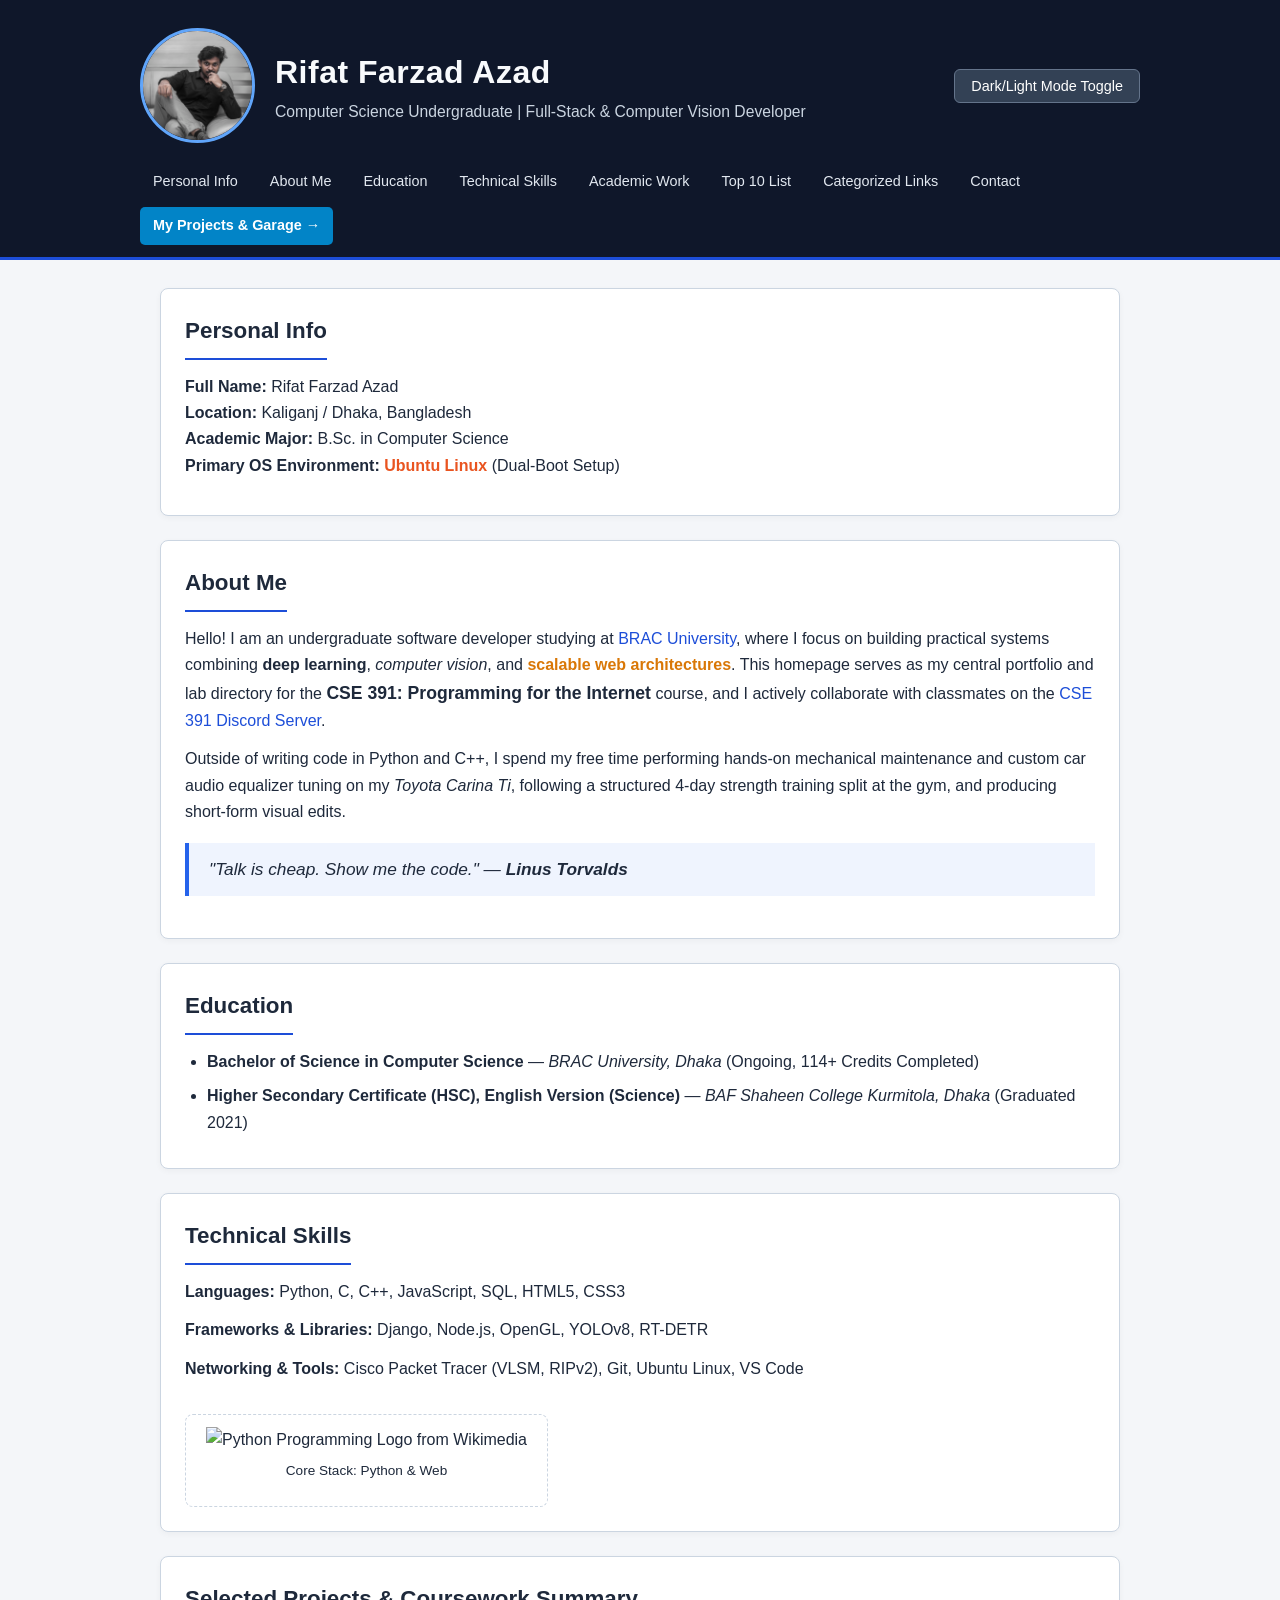
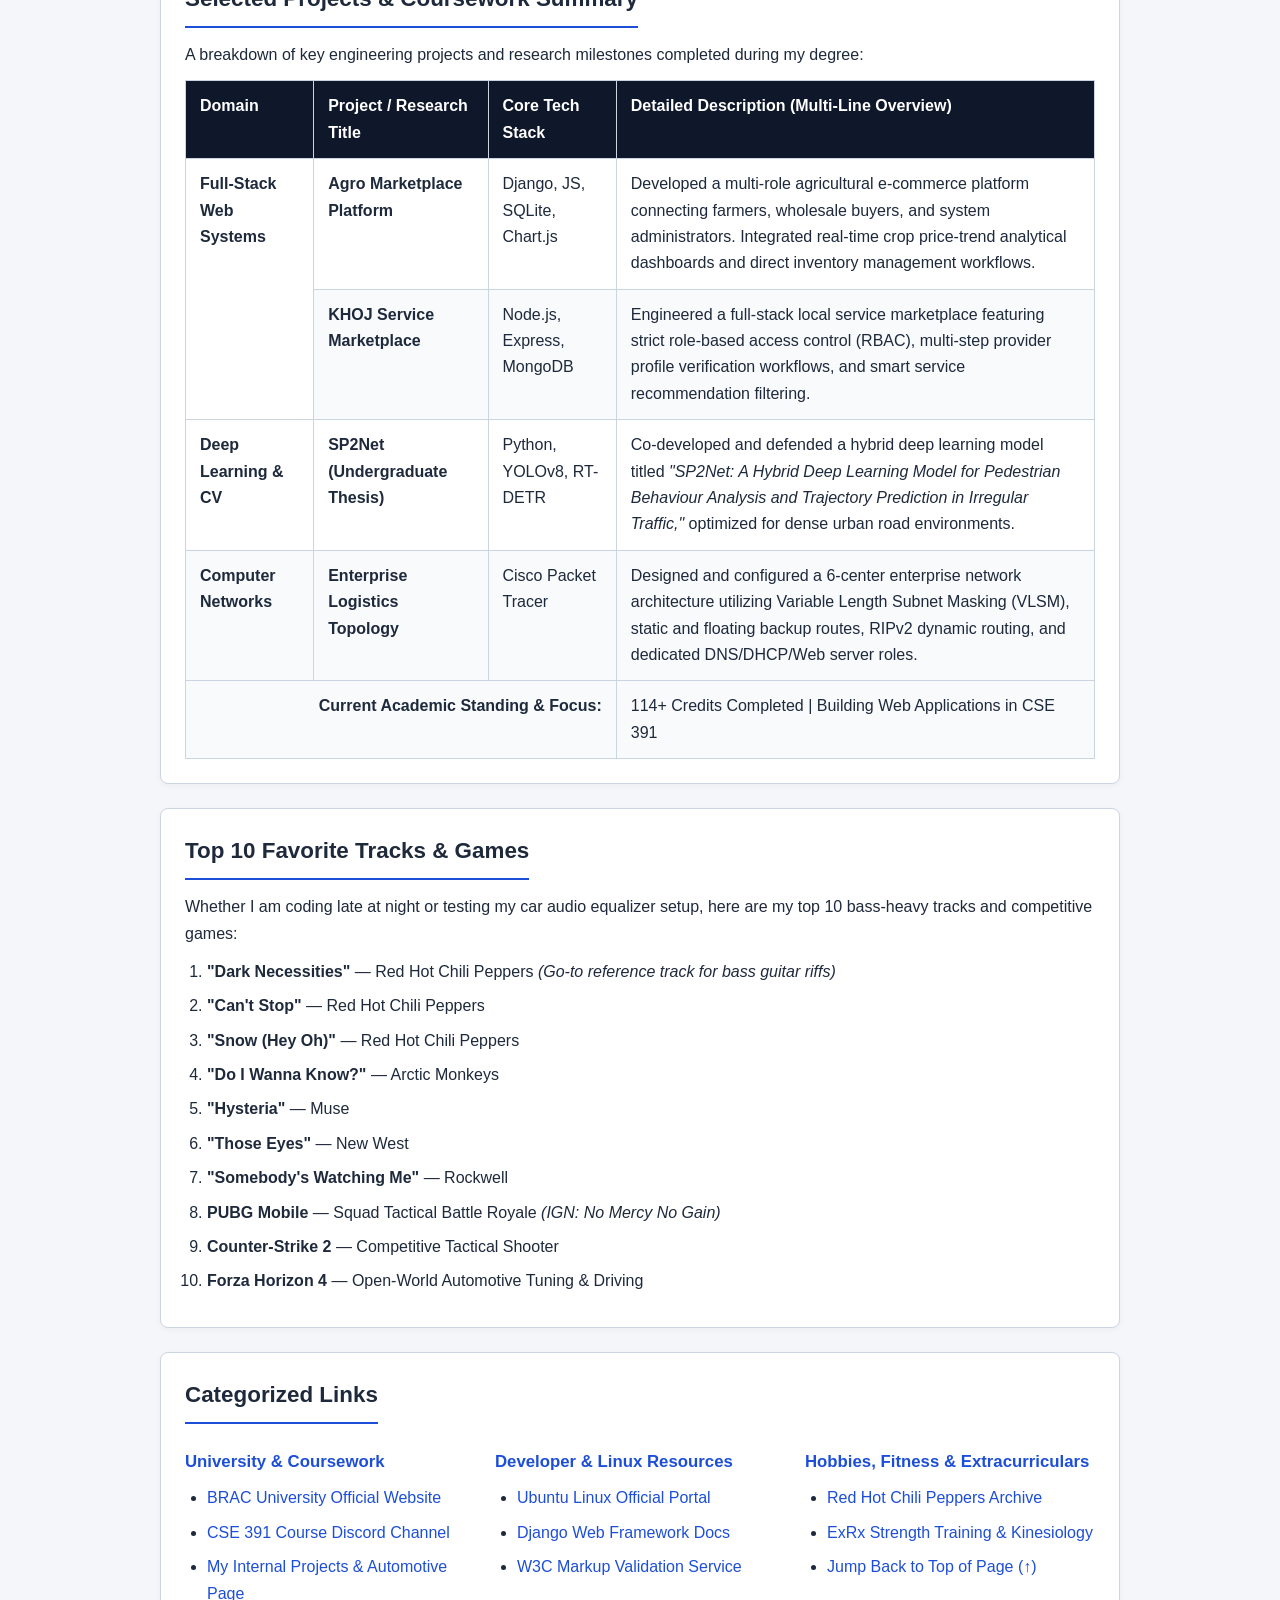
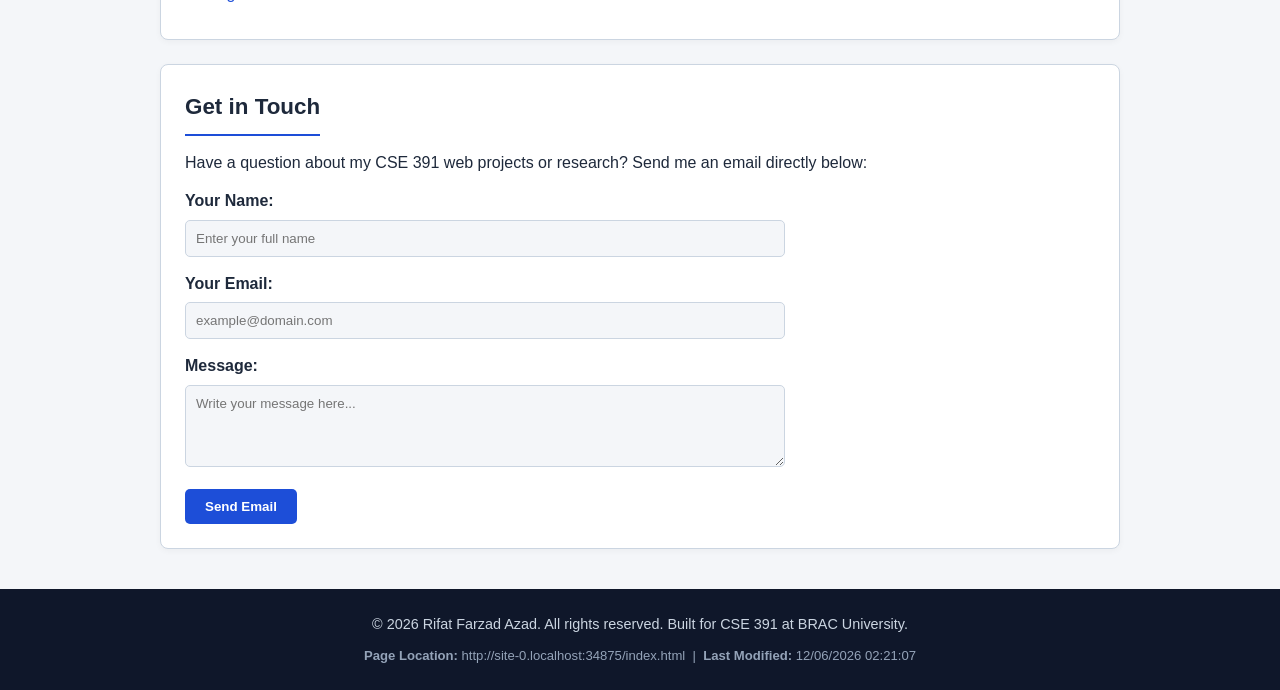
==== index.html @ 05053299 "Initial commit: CSE 391 Assignment 1 personal homepage" ====
<!DOCTYPE html>
<html lang="en">
<head>
    <meta charset="UTF-8">
    <meta name="viewport" content="width=device-width, initial-scale=1.0">
    <meta name="description" content="Personal Homepage and CSE 391 Course Hub of Rifat Farzad Azad">
    <meta name="author" content="Rifat Farzad Azad">
    <title>Rifat Farzad Azad | CSE 391 Personal Hub</title>

    <!-- External CSS (Part 3.4) -->
    <link rel="stylesheet" href="style.css">

    <!-- Internal CSS used sparingly for minor elements like the quote box and accent spans (Part 3.4) -->
    <style>
        .motto-box {
            border-left: 4px solid #2563eb;
            padding: 12px 20px;
            margin: 18px 0;
            background-color: rgba(37, 99, 235, 0.07);
            font-style: italic;
            font-size: 1.08rem;
        }
        .text-accent {
            color: #d97706;
            font-weight: 600;
        }
    </style>
</head>
<body>

    <!-- Top Header & Navigation (Part 1.2, 1.3 & Part 4.1) -->
    <header id="top" class="site-header fade-in">
        <div class="header-container">
            <div class="profile-area">
                <!-- Local Image #1 + Inline CSS for width/border adjustment (Part 1.3, 3.1, 3.4) -->
                <img src="profile.jpg" alt="Portrait of Rifat Farzad Azad" class="profile-img" style="width: 115px; height: 115px; object-fit: cover;">
                <div>
                    <h1>Rifat Farzad Azad</h1>
                    <p class="subtitle">Computer Science Undergraduate | Full-Stack &amp; Computer Vision Developer</p>
                </div>
            </div>

            <!-- Bonus Challenge 2: Dark/Light Mode Toggle -->
            <button id="theme-toggle" class="theme-btn" type="button" onclick="toggleTheme()">
                Dark/Light Mode Toggle
            </button>
        </div>

        <!-- Navigation Bar: Anchor Links, Internal Link, and Required External Links (Part 1.2 & Part 2.4) -->
        <nav class="navbar">
            <a href="#personal-info">Personal Info</a>
            <a href="#about-me">About Me</a>
            <a href="#education">Education</a>
            <a href="#technical-skills">Technical Skills</a>
            <a href="#projects-table">Academic Work</a>
            <a href="#favorites">Top 10 List</a>
            <a href="#links-hub">Categorized Links</a>
            <a href="#contact">Contact</a>
            <!-- Internal Link to another page on the website (Part 1.2) -->
            <a href="projects.html" class="nav-internal">My Projects &amp; Garage &rarr;</a>
        </nav>
    </header>

    <main class="container">

        <!-- Section 1: Personal Info (Part 1.1 & 1.4) -->
        <section id="personal-info" class="card fade-in">
            <h2>Personal Info</h2>
            <p>
                <strong>Full Name:</strong> Rifat Farzad Azad<br>
                <strong>Location:</strong> Kaliganj / Dhaka, Bangladesh<br>
                <strong>Academic Major:</strong> B.Sc. in Computer Science<br>
                <strong>Primary OS Environment:</strong> <span style="font-weight: bold; color: #e95420;">Ubuntu Linux</span> (Dual-Boot Setup)
            </p>
        </section>

        <!-- Section 2: About Me + Embedded Links + Quote (Part 1.4, Part 2.1, 2.2, 2.4) -->
        <section id="about-me" class="card fade-in">
            <h2>About Me</h2>
            <!-- Text formatting: bold, italics, color variation, font size adjustment, and embedded sentence link -->
            <p>
                Hello! I am an undergraduate software developer studying at 
                <a href="https://www.bracu.ac.bd" target="_blank" rel="noopener noreferrer">BRAC University</a>, 
                where I focus on building practical systems combining <strong>deep learning</strong>, 
                <em>computer vision</em>, and <span class="text-accent">scalable web architectures</span>. 
                This homepage serves as my central portfolio and lab directory for the 
                <span style="font-size: 1.1em; font-weight: bold;">CSE 391: Programming for the Internet</span> course, 
                and I actively collaborate with classmates on the 
                <a href="https://discord.gg/" target="_blank" rel="noopener noreferrer">CSE 391 Discord Server</a>.
            </p>
            <p>
                Outside of writing code in Python and C++, I spend my free time performing hands-on mechanical maintenance 
                and custom car audio equalizer tuning on my <em>Toyota Carina Ti</em>, following a structured 4-day strength training 
                split at the gym, and producing short-form visual edits.
            </p>

            <!-- Favorite Quote (Part 2.2) -->
            <blockquote class="motto-box">
                "Talk is cheap. Show me the code." &mdash; <strong>Linus Torvalds</strong>
            </blockquote>
        </section>

        <!-- Section 3: Education (Part 1.4) -->
        <section id="education" class="card fade-in">
            <h2>Education</h2>
            <ul>
                <li>
                    <strong>Bachelor of Science in Computer Science</strong> &mdash; 
                    <em>BRAC University, Dhaka</em> (Ongoing, 114+ Credits Completed)
                </li>
                <li>
                    <strong>Higher Secondary Certificate (HSC), English Version (Science)</strong> &mdash; 
                    <em>BAF Shaheen College Kurmitola, Dhaka</em> (Graduated 2021)
                </li>
            </ul>
        </section>

        <!-- Section 4: Technical Skills + External Web Image (Part 1.4 & Part 3.1) -->
        <section id="technical-skills" class="card fade-in">
            <h2>Technical Skills</h2>
            <div class="skills-grid">
                <div>
                    <p><strong>Languages:</strong> Python, C, C++, JavaScript, SQL, HTML5, CSS3</p>
                    <p><strong>Frameworks &amp; Libraries:</strong> Django, Node.js, OpenGL, YOLOv8, RT-DETR</p>
                    <p><strong>Networking &amp; Tools:</strong> Cisco Packet Tracer (VLSM, RIPv2), Git, Ubuntu Linux, VS Code</p>
                </div>
                <div class="web-image-box">
                    <!-- Second Image linked from the web (Part 3.1) -->
                    <img src="https://upload.wikimedia.org/wikipedia/commons/thumb/c/c3/Python-logo-notext.svg/120px-Python-logo-notext.svg.png" 
                         alt="Python Programming Logo from Wikimedia" 
                         style="width: 80px; height: 80px;">
                    <p style="font-size: 0.85rem; margin-top: 6px;">Core Stack: Python &amp; Web</p>
                </div>
            </div>
        </section>

        <!-- Section 5: Structured Responsive Table with Rowspan, Colspan & Multi-line Paragraphs (Part 3.2 & 3.3) -->
        <section id="projects-table" class="card fade-in">
            <h2>Selected Projects &amp; Coursework Summary</h2>
            <p>A breakdown of key engineering projects and research milestones completed during my degree:</p>

            <div class="table-responsive">
                <table class="custom-table">
                    <thead>
                        <tr>
                            <th>Domain</th>
                            <th>Project / Research Title</th>
                            <th>Core Tech Stack</th>
                            <th>Detailed Description (Multi-Line Overview)</th>
                        </tr>
                    </thead>
                    <tbody>
                        <tr>
                            <!-- Row Merging using rowspan (Part 3.2) -->
                            <td rowspan="2"><strong>Full-Stack Web Systems</strong></td>
                            <td><strong>Agro Marketplace Platform</strong></td>
                            <td>Django, JS, SQLite, Chart.js</td>
                            <td>
                                Developed a multi-role agricultural e-commerce platform connecting farmers, wholesale buyers, 
                                and system administrators. Integrated real-time crop price-trend analytical dashboards and 
                                direct inventory management workflows.
                            </td>
                        </tr>
                        <tr>
                            <td><strong>KHOJ Service Marketplace</strong></td>
                            <td>Node.js, Express, MongoDB</td>
                            <td>
                                Engineered a full-stack local service marketplace featuring strict role-based access control (RBAC), 
                                multi-step provider profile verification workflows, and smart service recommendation filtering.
                            </td>
                        </tr>
                        <tr>
                            <td><strong>Deep Learning &amp; CV</strong></td>
                            <td><strong>SP2Net (Undergraduate Thesis)</strong></td>
                            <td>Python, YOLOv8, RT-DETR</td>
                            <td>
                                Co-developed and defended a hybrid deep learning model titled <em>"SP2Net: A Hybrid Deep Learning 
                                Model for Pedestrian Behaviour Analysis and Trajectory Prediction in Irregular Traffic,"</em> 
                                optimized for dense urban road environments.
                            </td>
                        </tr>
                        <tr>
                            <td><strong>Computer Networks</strong></td>
                            <td><strong>Enterprise Logistics Topology</strong></td>
                            <td>Cisco Packet Tracer</td>
                            <td>
                                Designed and configured a 6-center enterprise network architecture utilizing Variable Length 
                                Subnet Masking (VLSM), static and floating backup routes, RIPv2 dynamic routing, and dedicated 
                                DNS/DHCP/Web server roles.
                            </td>
                        </tr>
                    </tbody>
                    <tfoot>
                        <tr>
                            <!-- Column Merging using colspan (Part 3.2) -->
                            <td colspan="3" style="text-align: right; font-weight: bold;">Current Academic Standing &amp; Focus:</td>
                            <td>114+ Credits Completed | Building Web Applications in CSE 391</td>
                        </tr>
                    </tfoot>
                </table>
            </div>
        </section>

        <!-- Section 6: Top 10 List (Part 2.3) -->
        <section id="favorites" class="card fade-in">
            <h2>Top 10 Favorite Tracks &amp; Games</h2>
            <p>Whether I am coding late at night or testing my car audio equalizer setup, here are my top 10 bass-heavy tracks and competitive games:</p>
            <ol class="top-list">
                <li><strong>"Dark Necessities"</strong> &mdash; Red Hot Chili Peppers <em>(Go-to reference track for bass guitar riffs)</em></li>
                <li><strong>"Can't Stop"</strong> &mdash; Red Hot Chili Peppers</li>
                <li><strong>"Snow (Hey Oh)"</strong> &mdash; Red Hot Chili Peppers</li>
                <li><strong>"Do I Wanna Know?"</strong> &mdash; Arctic Monkeys</li>
                <li><strong>"Hysteria"</strong> &mdash; Muse</li>
                <li><strong>"Those Eyes"</strong> &mdash; New West</li>
                <li><strong>"Somebody's Watching Me"</strong> &mdash; Rockwell</li>
                <li><strong>PUBG Mobile</strong> &mdash; Squad Tactical Battle Royale <em>(IGN: No Mercy No Gain)</em></li>
                <li><strong>Counter-Strike 2</strong> &mdash; Competitive Tactical Shooter</li>
                <li><strong>Forza Horizon 4</strong> &mdash; Open-World Automotive Tuning &amp; Driving</li>
            </ol>
        </section>

        <!-- Section 7: Categorized Links (Part 1.1, 1.2 & Part 2.4) -->
        <section id="links-hub" class="card fade-in">
            <h2>Categorized Links</h2>
            <div class="links-columns">
                <div class="link-category">
                    <h3>University &amp; Coursework</h3>
                    <ul>
                        <li><a href="https://www.bracu.ac.bd" target="_blank" rel="noopener noreferrer">BRAC University Official Website</a></li>
                        <li><a href="https://discord.com" target="_blank" rel="noopener noreferrer">CSE 391 Course Discord Channel</a></li>
                        <li><a href="projects.html">My Internal Projects &amp; Automotive Page</a></li>
                    </ul>
                </div>
                <div class="link-category">
                    <h3>Developer &amp; Linux Resources</h3>
                    <ul>
                        <li><a href="https://ubuntu.com" target="_blank" rel="noopener noreferrer">Ubuntu Linux Official Portal</a></li>
                        <li><a href="https://docs.djangoproject.com" target="_blank" rel="noopener noreferrer">Django Web Framework Docs</a></li>
                        <li><a href="https://validator.w3.org" target="_blank" rel="noopener noreferrer">W3C Markup Validation Service</a></li>
                    </ul>
                </div>
                <div class="link-category">
                    <h3>Hobbies, Fitness &amp; Extracurriculars</h3>
                    <ul>
                        <li><a href="https://redhotchilipeppers.com" target="_blank" rel="noopener noreferrer">Red Hot Chili Peppers Archive</a></li>
                        <li><a href="https://exrx.net" target="_blank" rel="noopener noreferrer">ExRx Strength Training &amp; Kinesiology</a></li>
                        <li><a href="#top">Jump Back to Top of Page (&uarr;)</a></li>
                    </ul>
                </div>
            </div>
        </section>

        <!-- Bonus Challenge 1: Contact Form that sends an email when submitted -->
        <section id="contact" class="card fade-in">
            <h2>Get in Touch</h2>
            <p>Have a question about my CSE 391 web projects or research? Send me an email directly below:</p>
            <form action="mailto:rifat.farzad@g.bracu.ac.bd" method="post" enctype="text/plain" class="contact-form">
                <div class="form-group">
                    <label for="sender-name">Your Name:</label>
                    <input type="text" id="sender-name" name="Name" required placeholder="Enter your full name">
                </div>
                <div class="form-group">
                    <label for="sender-email">Your Email:</label>
                    <input type="email" id="sender-email" name="Email" required placeholder="example@domain.com">
                </div>
                <div class="form-group">
                    <label for="message">Message:</label>
                    <textarea id="message" name="Message" rows="4" required placeholder="Write your message here..."></textarea>
                </div>
                <button type="submit" class="submit-btn">Send Email</button>
            </form>
        </section>

    </main>

    <!-- Footer with Copyright and JavaScript Location + Last Modified Date (Part 3.5 & Part 4.1) -->
    <footer class="site-footer">
        <p>&copy; 2026 Rifat Farzad Azad. All rights reserved. Built for CSE 391 at BRAC University.</p>
        <p id="js-page-info" class="meta-info"></p>
    </footer>

    <!-- JavaScript for Page Location, Last Modification Date (Part 3.5), and Bonus Dark Mode Toggle -->
    <script>
        // Display page location and last modification date at the bottom (Part 3.5)
        const infoElement = document.getElementById("js-page-info");
        infoElement.innerHTML = 
            "<strong>Page Location:</strong> " + window.location.href + 
            " &nbsp;|&nbsp; <strong>Last Modified:</strong> " + document.lastModified;

        // Bonus Challenge 2: Toggle Dark/Light Mode class on body
        function toggleTheme() {
            document.body.classList.toggle("dark-mode");
        }
    </script>

</body>
</html>
---- style.css ----
/* ==========================================================================
   CSE 391 Assignment 1 - External Stylesheet (style.css)
   ========================================================================== */

:root {
    --bg-color: #f4f6f9;
    --card-bg: #ffffff;
    --text-color: #1e293b;
    --muted-text: #475569;
    --primary-color: #1d4ed8;
    --primary-hover: #1e40af;
    --border-color: #cbd5e1;
    --table-stripe: #f8fafc;
    --table-hover: #e0f2fe;
    --header-bg: #0f172a;
    --header-text: #f8fafc;
}

/* Bonus Challenge 2: Dark Mode Variables */
body.dark-mode {
    --bg-color: #0f172a;
    --card-bg: #1e293b;
    --text-color: #f1f5f9;
    --muted-text: #94a3b8;
    --primary-color: #60a5fa;
    --primary-hover: #93c5fd;
    --border-color: #334155;
    --table-stripe: #162032;
    --table-hover: #1e3a5f;
    --header-bg: #020617;
    --header-text: #f8fafc;
}

* {
    box-sizing: border-box;
    margin: 0;
    padding: 0;
}

body {
    font-family: "Segoe UI", Tahoma, Geneva, Verdana, sans-serif;
    background-color: var(--bg-color);
    color: var(--text-color);
    line-height: 1.65;
    transition: background-color 0.3s ease, color 0.3s ease;
}

/* Header & Navigation */
.site-header {
    background-color: var(--header-bg);
    color: var(--header-text);
    padding: 28px 20px 0 20px;
    border-bottom: 3px solid var(--primary-color);
}

.header-container {
    max-width: 1000px;
    margin: 0 auto 20px auto;
    display: flex;
    justify-content: space-between;
    align-items: center;
    flex-wrap: wrap;
    gap: 16px;
}

.profile-area {
    display: flex;
    align-items: center;
    gap: 20px;
}

.profile-img {
    border-radius: 50%;
    border: 3px solid #60a5fa;
}

.site-header h1 {
    font-size: 2rem;
    letter-spacing: 0.5px;
}

.subtitle {
    color: #cbd5e1;
    font-size: 0.98rem;
}

.theme-btn {
    background-color: #334155;
    color: #ffffff;
    border: 1px solid #64748b;
    padding: 8px 16px;
    border-radius: 6px;
    cursor: pointer;
    font-size: 0.9rem;
    transition: background-color 0.2s ease, transform 0.2s ease;
}

.theme-btn:hover {
    background-color: var(--primary-color);
    transform: translateY(-2px);
}

.navbar {
    max-width: 1000px;
    margin: 0 auto;
    display: flex;
    flex-wrap: wrap;
    gap: 6px;
    padding-bottom: 12px;
}

.navbar a {
    color: #e2e8f0;
    text-decoration: none;
    padding: 7px 13px;
    border-radius: 5px;
    font-size: 0.9rem;
    transition: background-color 0.2s ease;
}

.navbar a:hover {
    background-color: var(--primary-color);
    color: #ffffff;
}

.navbar .nav-internal {
    background-color: #0284c7;
    color: #ffffff;
    font-weight: 600;
}

/* Main Content Layout */
.container {
    max-width: 1000px;
    margin: 28px auto;
    padding: 0 20px;
}

.card {
    background-color: var(--card-bg);
    border: 1px solid var(--border-color);
    border-radius: 8px;
    padding: 24px;
    margin-bottom: 24px;
    box-shadow: 0 2px 6px rgba(0, 0, 0, 0.04);
}

.card h2 {
    font-size: 1.4rem;
    margin-bottom: 14px;
    padding-bottom: 8px;
    border-bottom: 2px solid var(--primary-color);
    display: inline-block;
}

.card p {
    margin-bottom: 12px;
}

.card ul, .card ol {
    margin-left: 22px;
}

.card li {
    margin-bottom: 8px;
}

a {
    color: var(--primary-color);
    text-decoration: none;
}

a:hover {
    text-decoration: underline;
    color: var(--primary-hover);
}

/* Technical Skills Grid */
.skills-grid {
    display: flex;
    justify-content: space-between;
    align-items: center;
    flex-wrap: wrap;
    gap: 20px;
}

.web-image-box {
    text-align: center;
    padding: 12px 20px;
    border: 1px dashed var(--border-color);
    border-radius: 8px;
}

/* Table Styling: Borders, Striped Rows, Hover Effect, Responsive (Part 3.2 & 3.3) */
.table-responsive {
    width: 100%;
    overflow-x: auto;
    margin-top: 12px;
}

.custom-table {
    width: 100%;
    border-collapse: collapse;
    min-width: 640px;
}

.custom-table th,
.custom-table td {
    border: 1px solid var(--border-color);
    padding: 12px 14px;
    text-align: left;
    vertical-align: top;
}

.custom-table thead th {
    background-color: var(--header-bg);
    color: #ffffff;
    font-weight: 600;
}

/* Striped rows (Part 3.3) */
.custom-table tbody tr:nth-child(even) {
    background-color: var(--table-stripe);
}

/* Hover effect on table rows (Part 3.3) */
.custom-table tbody tr:hover {
    background-color: var(--table-hover);
    transition: background-color 0.2s ease;
}

.custom-table tfoot td {
    background-color: var(--table-stripe);
}

/* Categorized Links Grid */
.links-columns {
    display: grid;
    grid-template-columns: repeat(auto-fit, minmax(260px, 1fr));
    gap: 20px;
    margin-top: 10px;
}

.link-category h3 {
    font-size: 1.05rem;
    margin-bottom: 10px;
    color: var(--primary-color);
}

/* Bonus Challenge 1: Contact Form Styling */
.contact-form {
    max-width: 600px;
    margin-top: 12px;
}

.form-group {
    margin-bottom: 14px;
}

.form-group label {
    display: block;
    font-weight: 600;
    margin-bottom: 5px;
}

.form-group input,
.form-group textarea {
    width: 100%;
    padding: 10px;
    border: 1px solid var(--border-color);
    border-radius: 5px;
    background-color: var(--bg-color);
    color: var(--text-color);
    font-family: inherit;
}

.submit-btn {
    background-color: var(--primary-color);
    color: #ffffff;
    border: none;
    padding: 10px 20px;
    border-radius: 5px;
    font-weight: 600;
    cursor: pointer;
    transition: background-color 0.2s ease;
}

.submit-btn:hover {
    background-color: var(--primary-hover);
}

/* Footer */
.site-footer {
    text-align: center;
    padding: 24px 20px;
    background-color: var(--header-bg);
    color: #cbd5e1;
    margin-top: 40px;
    font-size: 0.9rem;
}

.meta-info {
    margin-top: 8px;
    font-size: 0.82rem;
    color: #94a3b8;
}

/* Bonus Challenge 3: CSS Animations */
@keyframes fadeInUp {
    from {
        opacity: 0;
        transform: translateY(12px);
    }
    to {
        opacity: 1;
        transform: translateY(0);
    }
}

.fade-in {
    animation: fadeInUp 0.5s ease-out forwards;
}
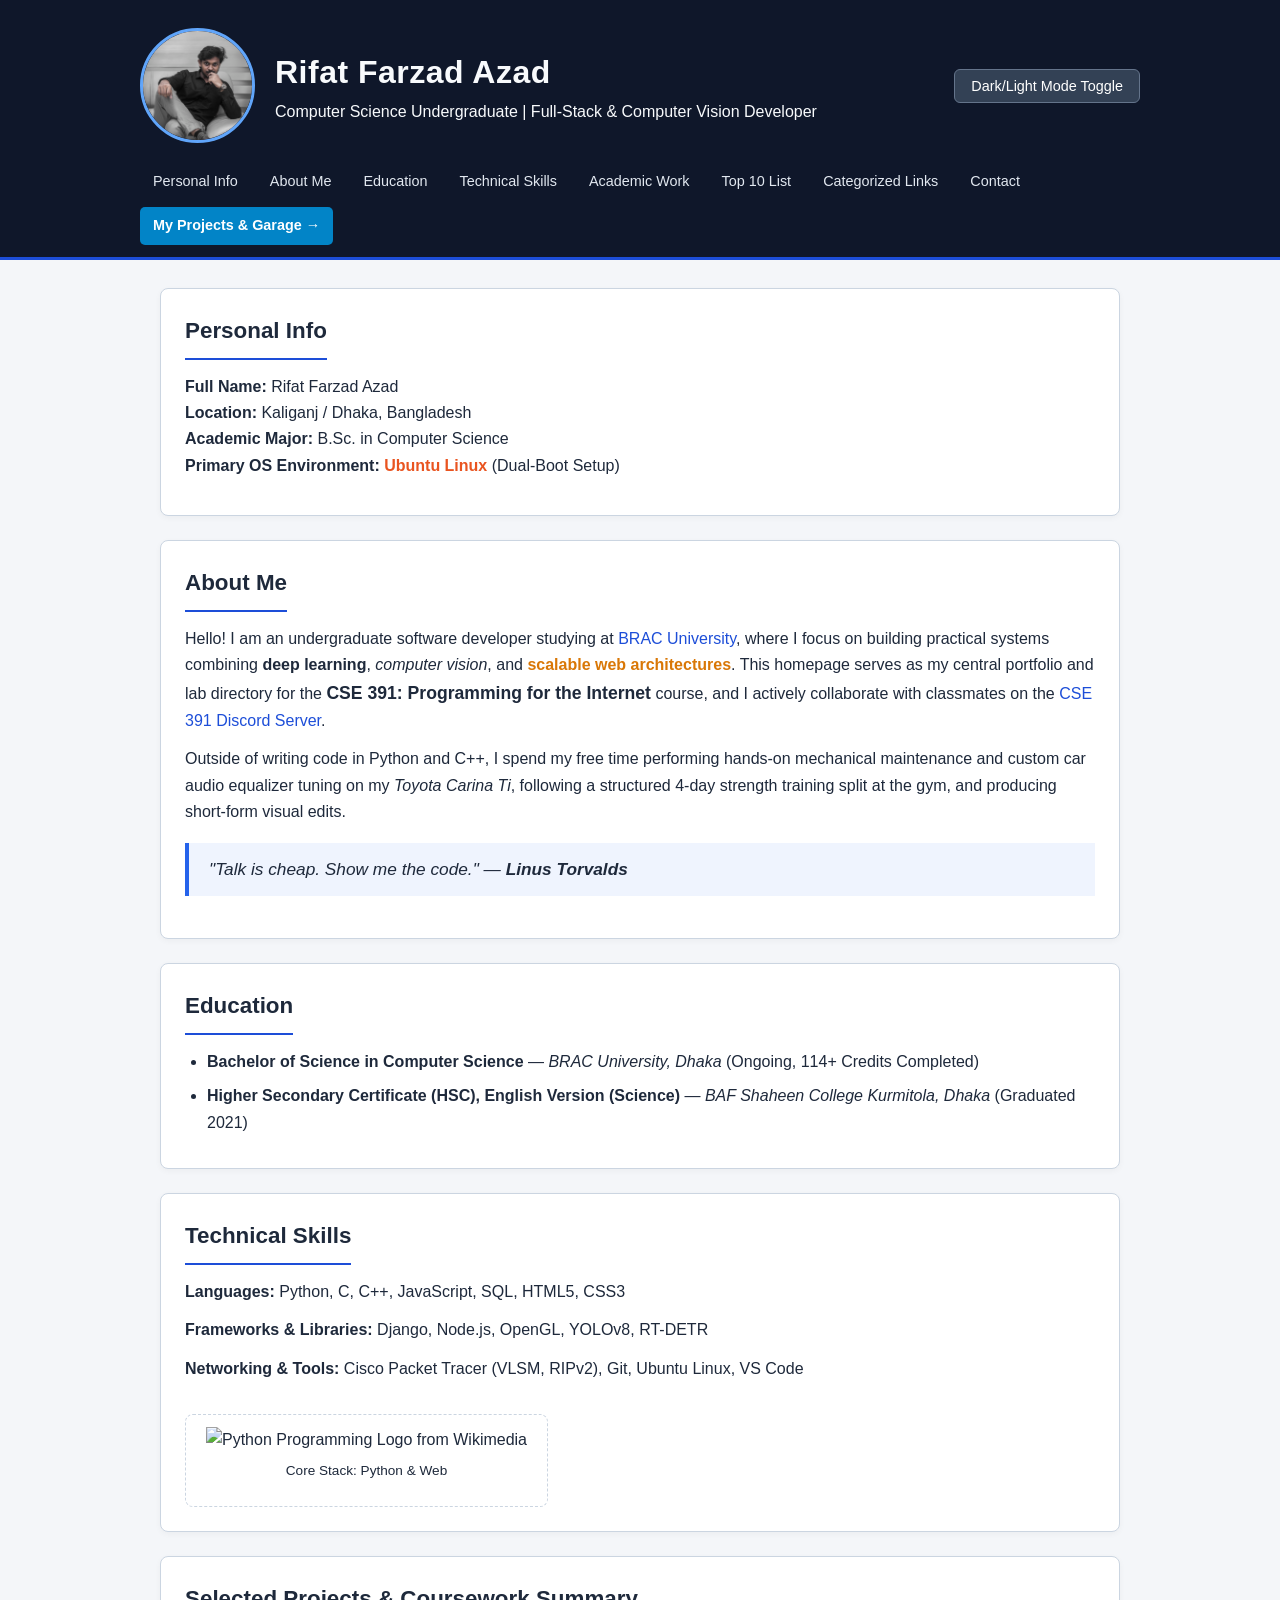
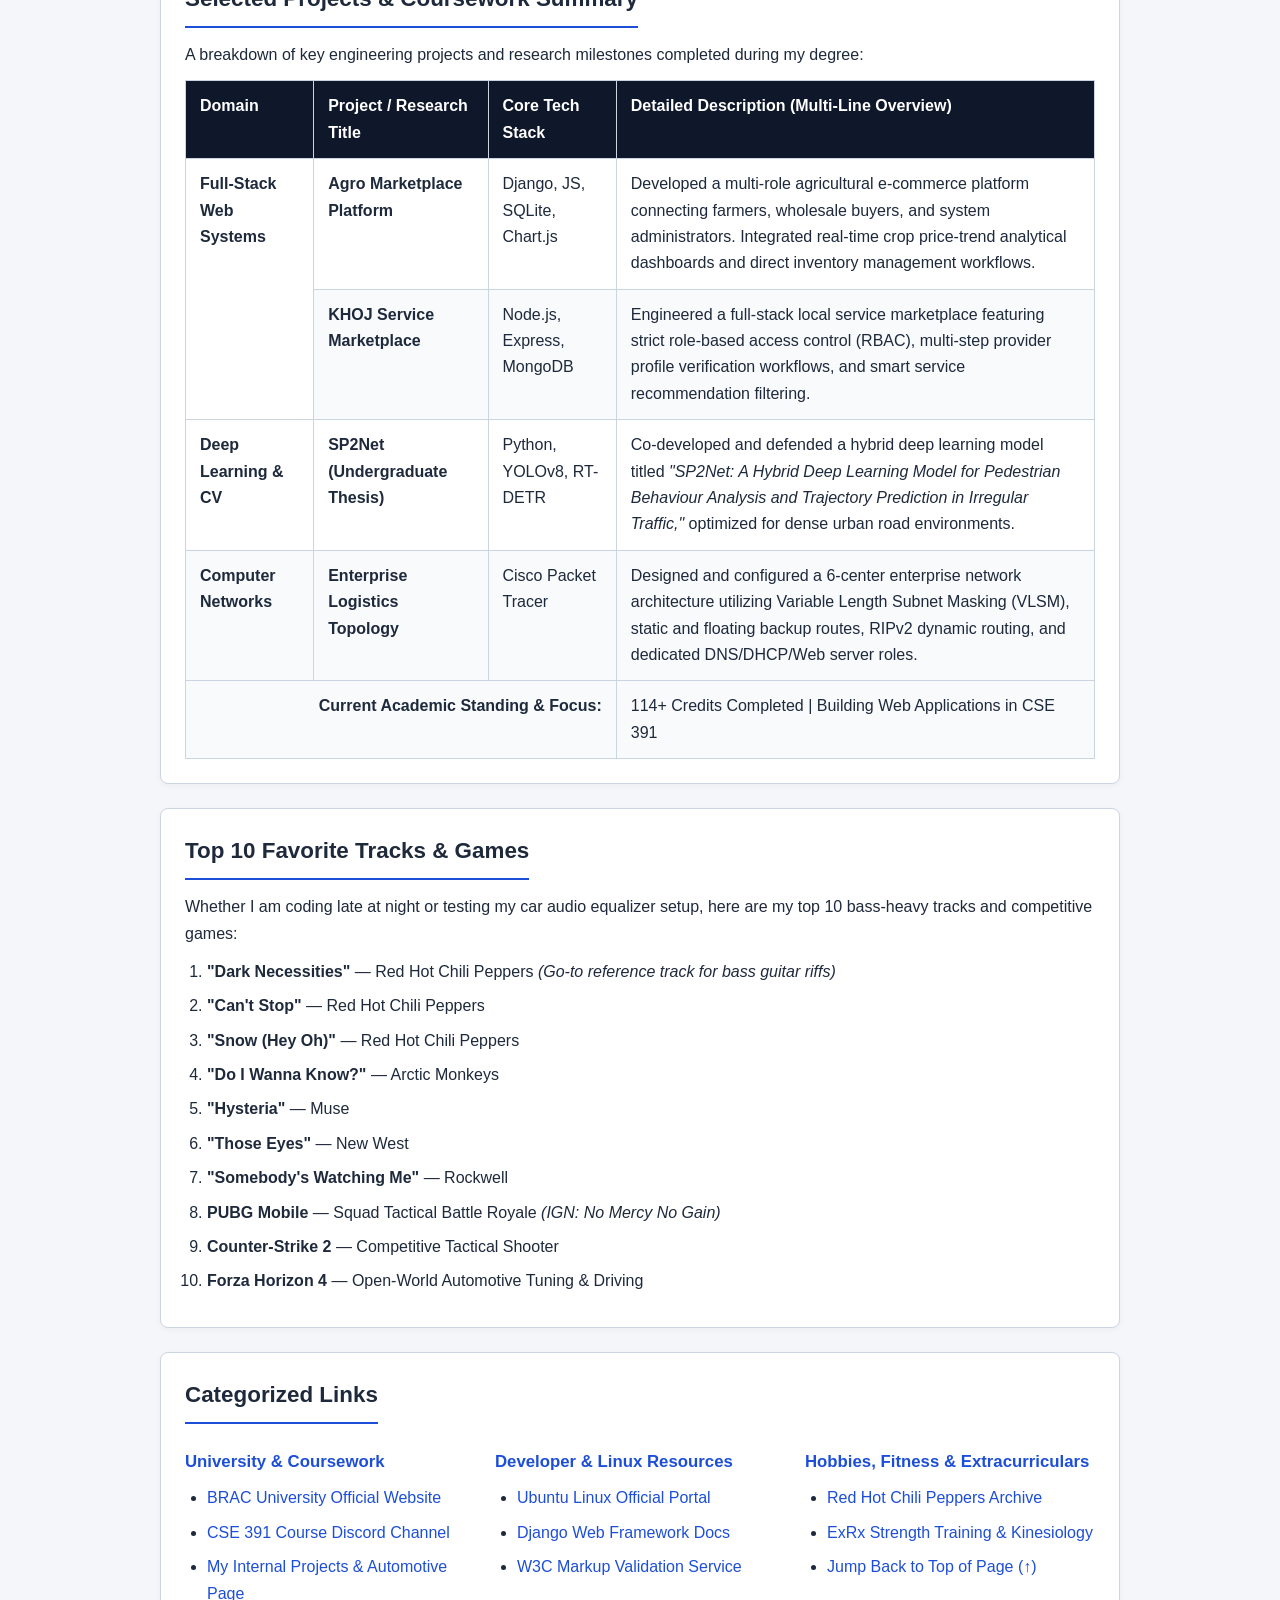
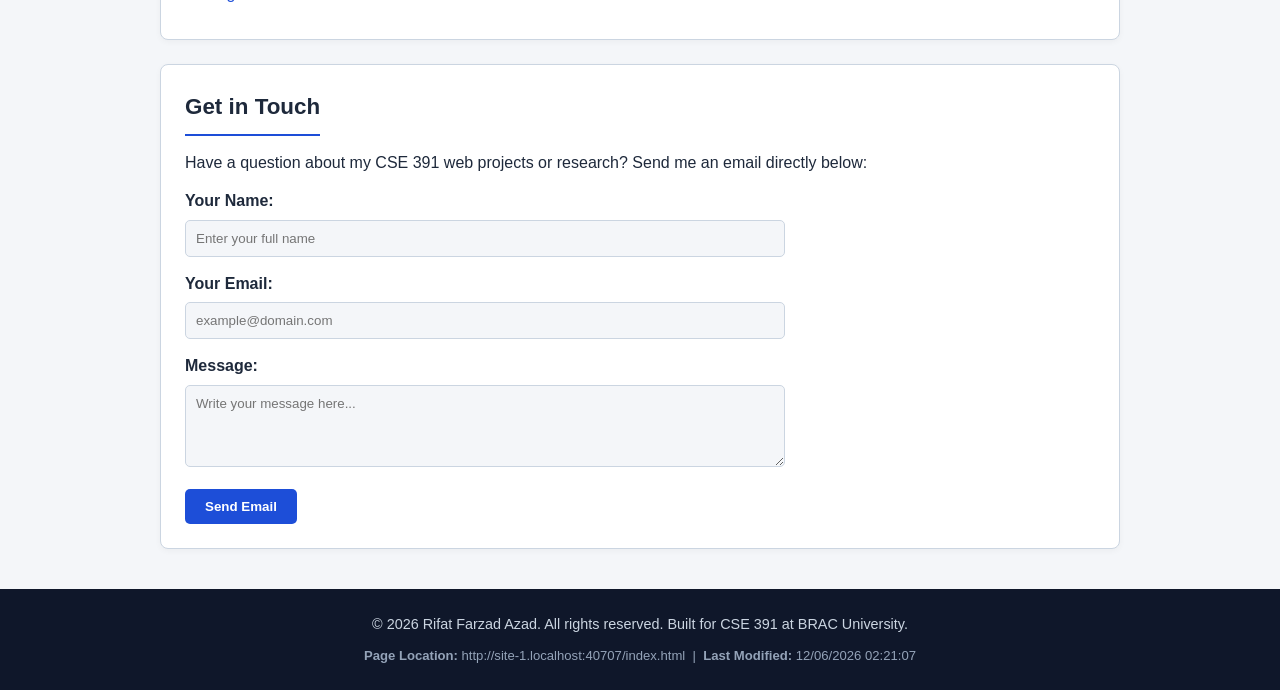
==== commit 4f5cc9b1: "Add AI usage declaration and prompt logs to docs folder" ====
--- a/index.html
+++ b/index.html
@@ -6,11 +6,7 @@
     <meta name="description" content="Personal Homepage and CSE 391 Course Hub of Rifat Farzad Azad">
     <meta name="author" content="Rifat Farzad Azad">
     <title>Rifat Farzad Azad | CSE 391 Personal Hub</title>
-
-    <!-- External CSS (Part 3.4) -->
     <link rel="stylesheet" href="style.css">
-
-    <!-- Internal CSS used sparingly for minor elements like the quote box and accent spans (Part 3.4) -->
     <style>
         .motto-box {
             border-left: 4px solid #2563eb;
@@ -27,26 +23,20 @@
     </style>
 </head>
 <body>
-
-    <!-- Top Header & Navigation (Part 1.2, 1.3 & Part 4.1) -->
     <header id="top" class="site-header fade-in">
         <div class="header-container">
             <div class="profile-area">
-                <!-- Local Image #1 + Inline CSS for width/border adjustment (Part 1.3, 3.1, 3.4) -->
                 <img src="profile.jpg" alt="Portrait of Rifat Farzad Azad" class="profile-img" style="width: 115px; height: 115px; object-fit: cover;">
                 <div>
                     <h1>Rifat Farzad Azad</h1>
-                    <p class="subtitle">Computer Science Undergraduate | Full-Stack &amp; Computer Vision Developer</p>
-                </div>
-            </div>
-
-            <!-- Bonus Challenge 2: Dark/Light Mode Toggle -->
+                    <p class="subImagetitle">Computer Science Undergraduate | Full-Stack &amp; Computer Vision Developer</p>
+                </div>
+            </div>
             <button id="theme-toggle" class="theme-btn" type="button" onclick="toggleTheme()">
                 Dark/Light Mode Toggle
             </button>
         </div>
 
-        <!-- Navigation Bar: Anchor Links, Internal Link, and Required External Links (Part 1.2 & Part 2.4) -->
         <nav class="navbar">
             <a href="#personal-info">Personal Info</a>
             <a href="#about-me">About Me</a>
@@ -56,14 +46,12 @@
             <a href="#favorites">Top 10 List</a>
             <a href="#links-hub">Categorized Links</a>
             <a href="#contact">Contact</a>
-            <!-- Internal Link to another page on the website (Part 1.2) -->
             <a href="projects.html" class="nav-internal">My Projects &amp; Garage &rarr;</a>
         </nav>
     </header>
 
     <main class="container">
 
-        <!-- Section 1: Personal Info (Part 1.1 & 1.4) -->
         <section id="personal-info" class="card fade-in">
             <h2>Personal Info</h2>
             <p>
@@ -74,10 +62,8 @@
             </p>
         </section>
 
-        <!-- Section 2: About Me + Embedded Links + Quote (Part 1.4, Part 2.1, 2.2, 2.4) -->
         <section id="about-me" class="card fade-in">
             <h2>About Me</h2>
-            <!-- Text formatting: bold, italics, color variation, font size adjustment, and embedded sentence link -->
             <p>
                 Hello! I am an undergraduate software developer studying at 
                 <a href="https://www.bracu.ac.bd" target="_blank" rel="noopener noreferrer">BRAC University</a>, 
@@ -94,13 +80,11 @@
                 split at the gym, and producing short-form visual edits.
             </p>
 
-            <!-- Favorite Quote (Part 2.2) -->
             <blockquote class="motto-box">
                 "Talk is cheap. Show me the code." &mdash; <strong>Linus Torvalds</strong>
             </blockquote>
         </section>
 
-        <!-- Section 3: Education (Part 1.4) -->
         <section id="education" class="card fade-in">
             <h2>Education</h2>
             <ul>
@@ -115,7 +99,6 @@
             </ul>
         </section>
 
-        <!-- Section 4: Technical Skills + External Web Image (Part 1.4 & Part 3.1) -->
         <section id="technical-skills" class="card fade-in">
             <h2>Technical Skills</h2>
             <div class="skills-grid">
@@ -125,7 +108,6 @@
                     <p><strong>Networking &amp; Tools:</strong> Cisco Packet Tracer (VLSM, RIPv2), Git, Ubuntu Linux, VS Code</p>
                 </div>
                 <div class="web-image-box">
-                    <!-- Second Image linked from the web (Part 3.1) -->
                     <img src="https://upload.wikimedia.org/wikipedia/commons/thumb/c/c3/Python-logo-notext.svg/120px-Python-logo-notext.svg.png" 
                          alt="Python Programming Logo from Wikimedia" 
                          style="width: 80px; height: 80px;">
@@ -134,7 +116,6 @@
             </div>
         </section>
 
-        <!-- Section 5: Structured Responsive Table with Rowspan, Colspan & Multi-line Paragraphs (Part 3.2 & 3.3) -->
         <section id="projects-table" class="card fade-in">
             <h2>Selected Projects &amp; Coursework Summary</h2>
             <p>A breakdown of key engineering projects and research milestones completed during my degree:</p>
@@ -151,7 +132,6 @@
                     </thead>
                     <tbody>
                         <tr>
-                            <!-- Row Merging using rowspan (Part 3.2) -->
                             <td rowspan="2"><strong>Full-Stack Web Systems</strong></td>
                             <td><strong>Agro Marketplace Platform</strong></td>
                             <td>Django, JS, SQLite, Chart.js</td>
@@ -192,7 +172,6 @@
                     </tbody>
                     <tfoot>
                         <tr>
-                            <!-- Column Merging using colspan (Part 3.2) -->
                             <td colspan="3" style="text-align: right; font-weight: bold;">Current Academic Standing &amp; Focus:</td>
                             <td>114+ Credits Completed | Building Web Applications in CSE 391</td>
                         </tr>
@@ -201,7 +180,6 @@
             </div>
         </section>
 
-        <!-- Section 6: Top 10 List (Part 2.3) -->
         <section id="favorites" class="card fade-in">
             <h2>Top 10 Favorite Tracks &amp; Games</h2>
             <p>Whether I am coding late at night or testing my car audio equalizer setup, here are my top 10 bass-heavy tracks and competitive games:</p>
@@ -219,7 +197,6 @@
             </ol>
         </section>
 
-        <!-- Section 7: Categorized Links (Part 1.1, 1.2 & Part 2.4) -->
         <section id="links-hub" class="card fade-in">
             <h2>Categorized Links</h2>
             <div class="links-columns">
@@ -250,7 +227,6 @@
             </div>
         </section>
 
-        <!-- Bonus Challenge 1: Contact Form that sends an email when submitted -->
         <section id="contact" class="card fade-in">
             <h2>Get in Touch</h2>
             <p>Have a question about my CSE 391 web projects or research? Send me an email directly below:</p>
@@ -273,21 +249,17 @@
 
     </main>
 
-    <!-- Footer with Copyright and JavaScript Location + Last Modified Date (Part 3.5 & Part 4.1) -->
     <footer class="site-footer">
         <p>&copy; 2026 Rifat Farzad Azad. All rights reserved. Built for CSE 391 at BRAC University.</p>
         <p id="js-page-info" class="meta-info"></p>
     </footer>
 
-    <!-- JavaScript for Page Location, Last Modification Date (Part 3.5), and Bonus Dark Mode Toggle -->
     <script>
-        // Display page location and last modification date at the bottom (Part 3.5)
         const infoElement = document.getElementById("js-page-info");
         infoElement.innerHTML = 
             "<strong>Page Location:</strong> " + window.location.href + 
             " &nbsp;|&nbsp; <strong>Last Modified:</strong> " + document.lastModified;
 
-        // Bonus Challenge 2: Toggle Dark/Light Mode class on body
         function toggleTheme() {
             document.body.classList.toggle("dark-mode");
         }
--- a/style.css
+++ b/style.css
@@ -1,7 +1,3 @@
-/* ==========================================================================
-   CSE 391 Assignment 1 - External Stylesheet (style.css)
-   ========================================================================== */
-
 :root {
     --bg-color: #f4f6f9;
     --card-bg: #ffffff;
@@ -16,7 +12,6 @@
     --header-text: #f8fafc;
 }
 
-/* Bonus Challenge 2: Dark Mode Variables */
 body.dark-mode {
     --bg-color: #0f172a;
     --card-bg: #1e293b;
@@ -45,7 +40,6 @@
     transition: background-color 0.3s ease, color 0.3s ease;
 }
 
-/* Header & Navigation */
 .site-header {
     background-color: var(--header-bg);
     color: var(--header-text);
@@ -129,7 +123,6 @@
     font-weight: 600;
 }
 
-/* Main Content Layout */
 .container {
     max-width: 1000px;
     margin: 28px auto;
@@ -175,7 +168,6 @@
     color: var(--primary-hover);
 }
 
-/* Technical Skills Grid */
 .skills-grid {
     display: flex;
     justify-content: space-between;
@@ -191,7 +183,6 @@
     border-radius: 8px;
 }
 
-/* Table Styling: Borders, Striped Rows, Hover Effect, Responsive (Part 3.2 & 3.3) */
 .table-responsive {
     width: 100%;
     overflow-x: auto;
@@ -218,12 +209,10 @@
     font-weight: 600;
 }
 
-/* Striped rows (Part 3.3) */
 .custom-table tbody tr:nth-child(even) {
     background-color: var(--table-stripe);
 }
 
-/* Hover effect on table rows (Part 3.3) */
 .custom-table tbody tr:hover {
     background-color: var(--table-hover);
     transition: background-color 0.2s ease;
@@ -233,7 +222,6 @@
     background-color: var(--table-stripe);
 }
 
-/* Categorized Links Grid */
 .links-columns {
     display: grid;
     grid-template-columns: repeat(auto-fit, minmax(260px, 1fr));
@@ -247,7 +235,6 @@
     color: var(--primary-color);
 }
 
-/* Bonus Challenge 1: Contact Form Styling */
 .contact-form {
     max-width: 600px;
     margin-top: 12px;
@@ -289,7 +276,6 @@
     background-color: var(--primary-hover);
 }
 
-/* Footer */
 .site-footer {
     text-align: center;
     padding: 24px 20px;
@@ -305,7 +291,6 @@
     color: #94a3b8;
 }
 
-/* Bonus Challenge 3: CSS Animations */
 @keyframes fadeInUp {
     from {
         opacity: 0;
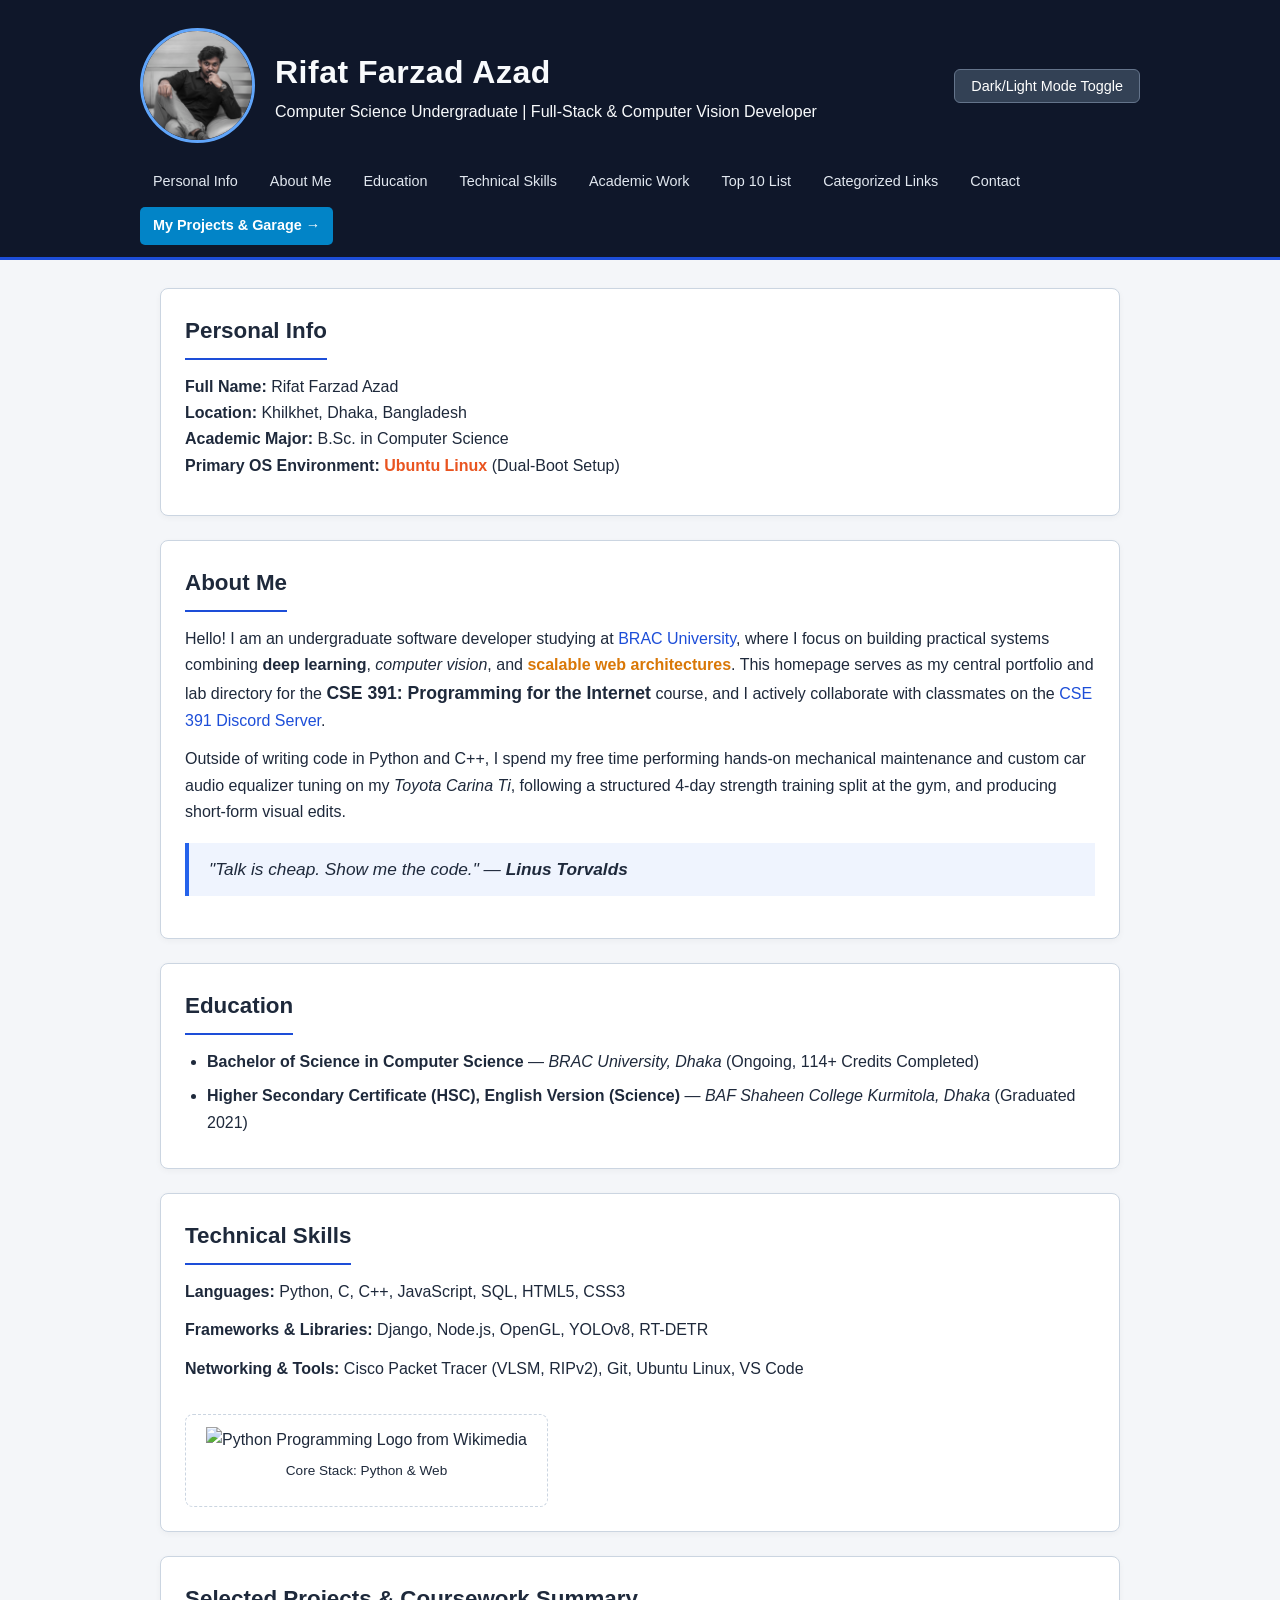
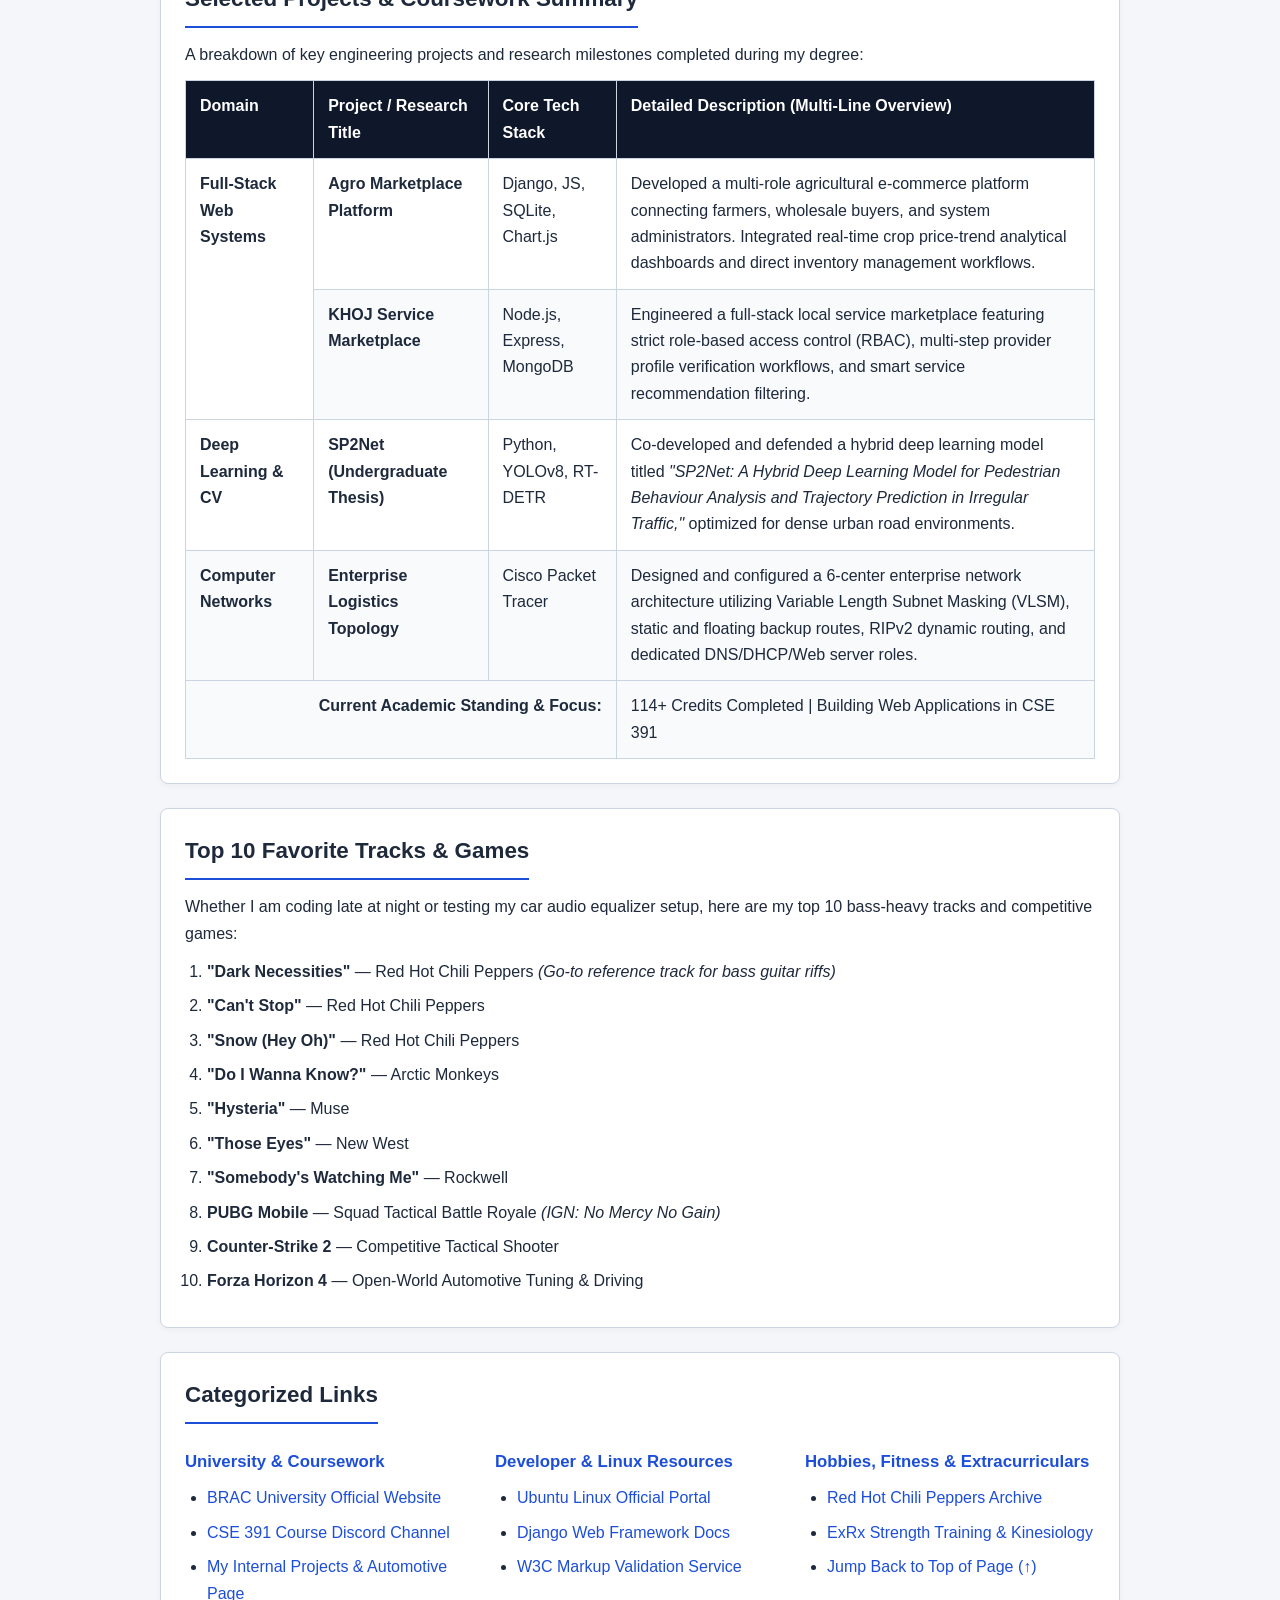
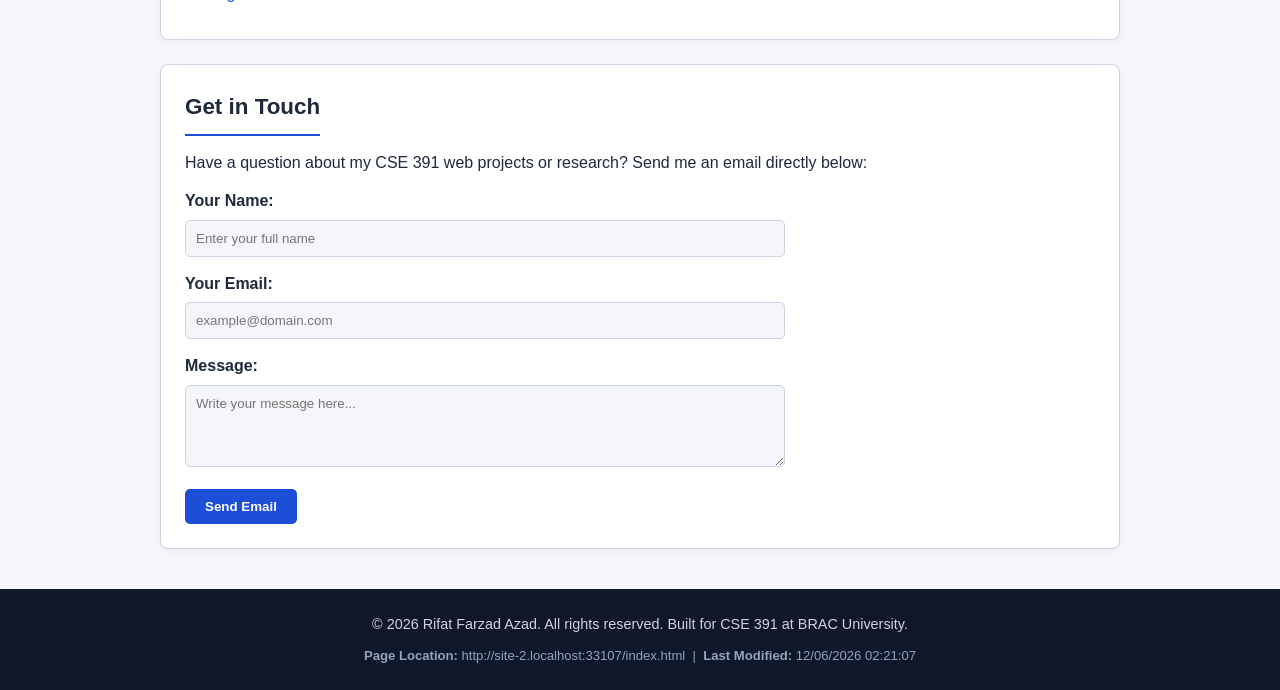
==== commit 404da78a: "Final assignment files ready for hosting" ====
--- a/index.html
+++ b/index.html
@@ -56,7 +56,7 @@
             <h2>Personal Info</h2>
             <p>
                 <strong>Full Name:</strong> Rifat Farzad Azad<br>
-                <strong>Location:</strong> Kaliganj / Dhaka, Bangladesh<br>
+                <strong>Location:</strong> Khilkhet, Dhaka, Bangladesh<br>
                 <strong>Academic Major:</strong> B.Sc. in Computer Science<br>
                 <strong>Primary OS Environment:</strong> <span style="font-weight: bold; color: #e95420;">Ubuntu Linux</span> (Dual-Boot Setup)
             </p>
